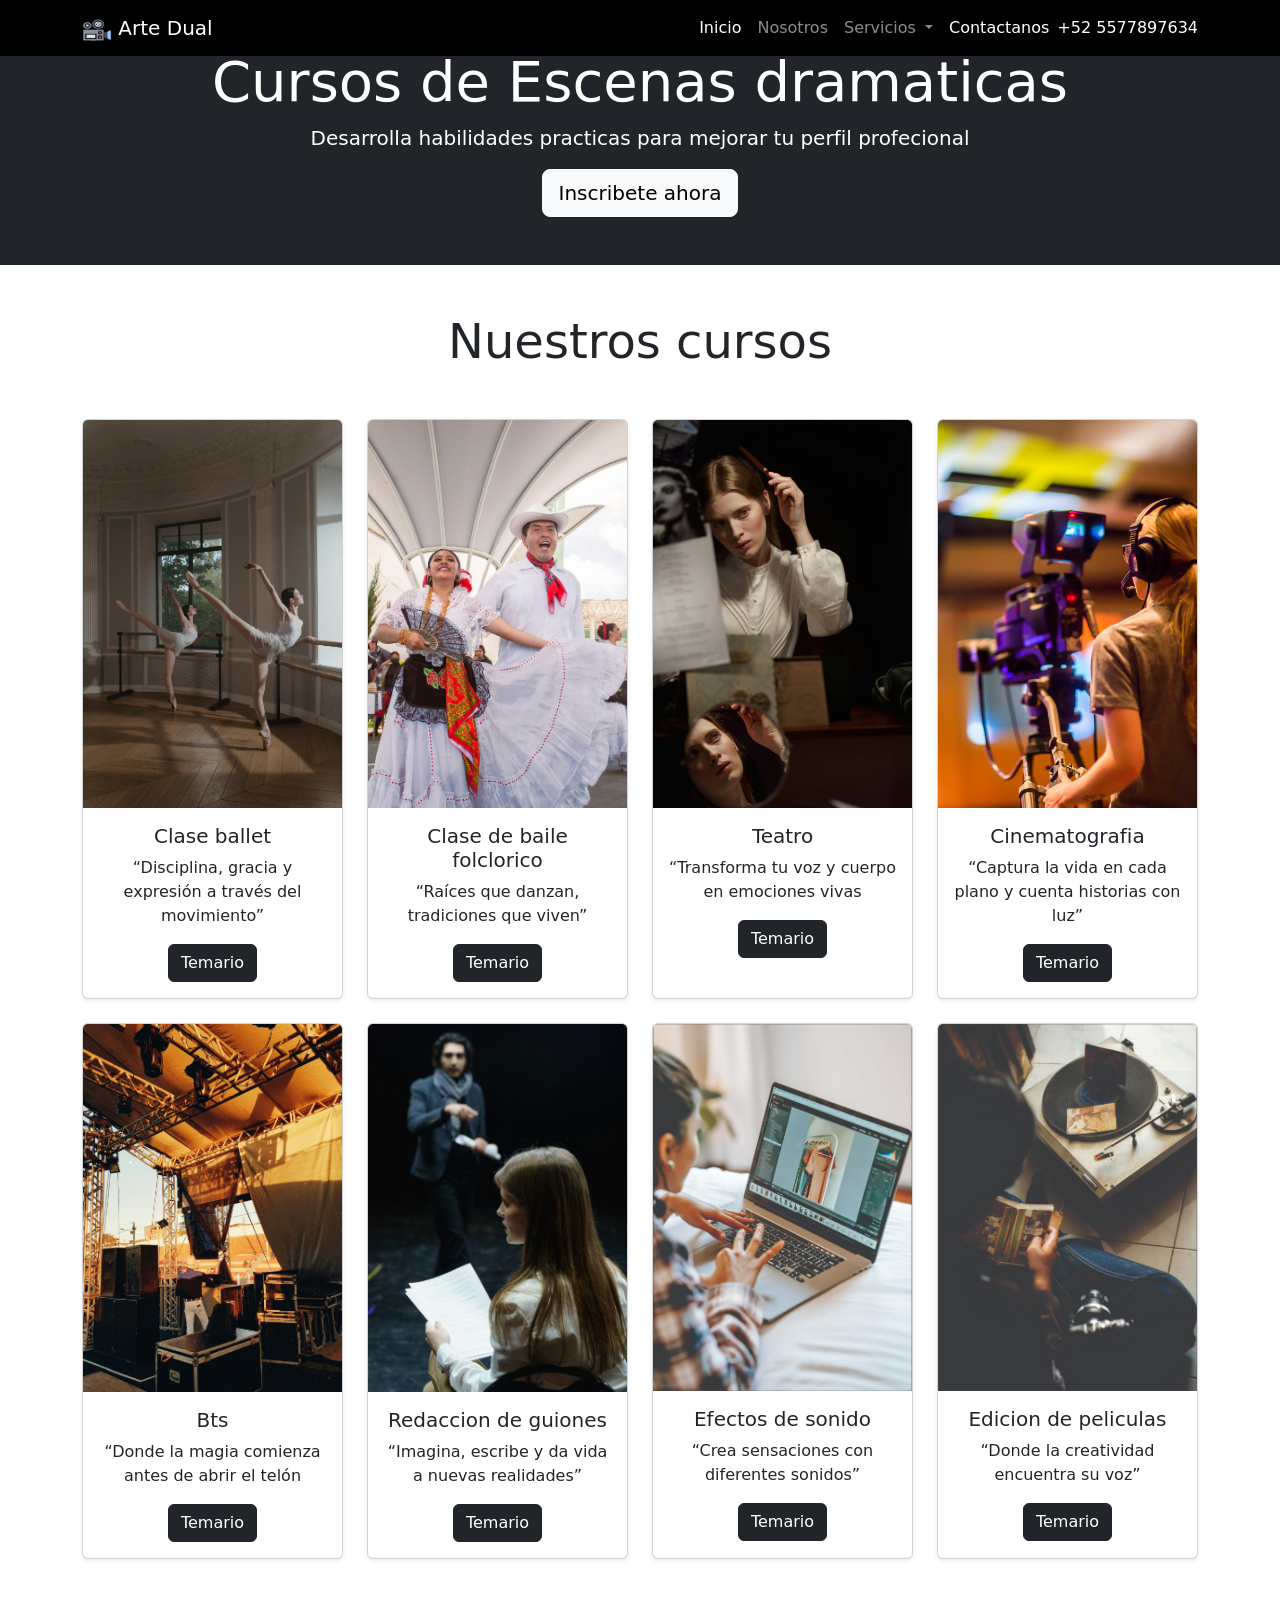
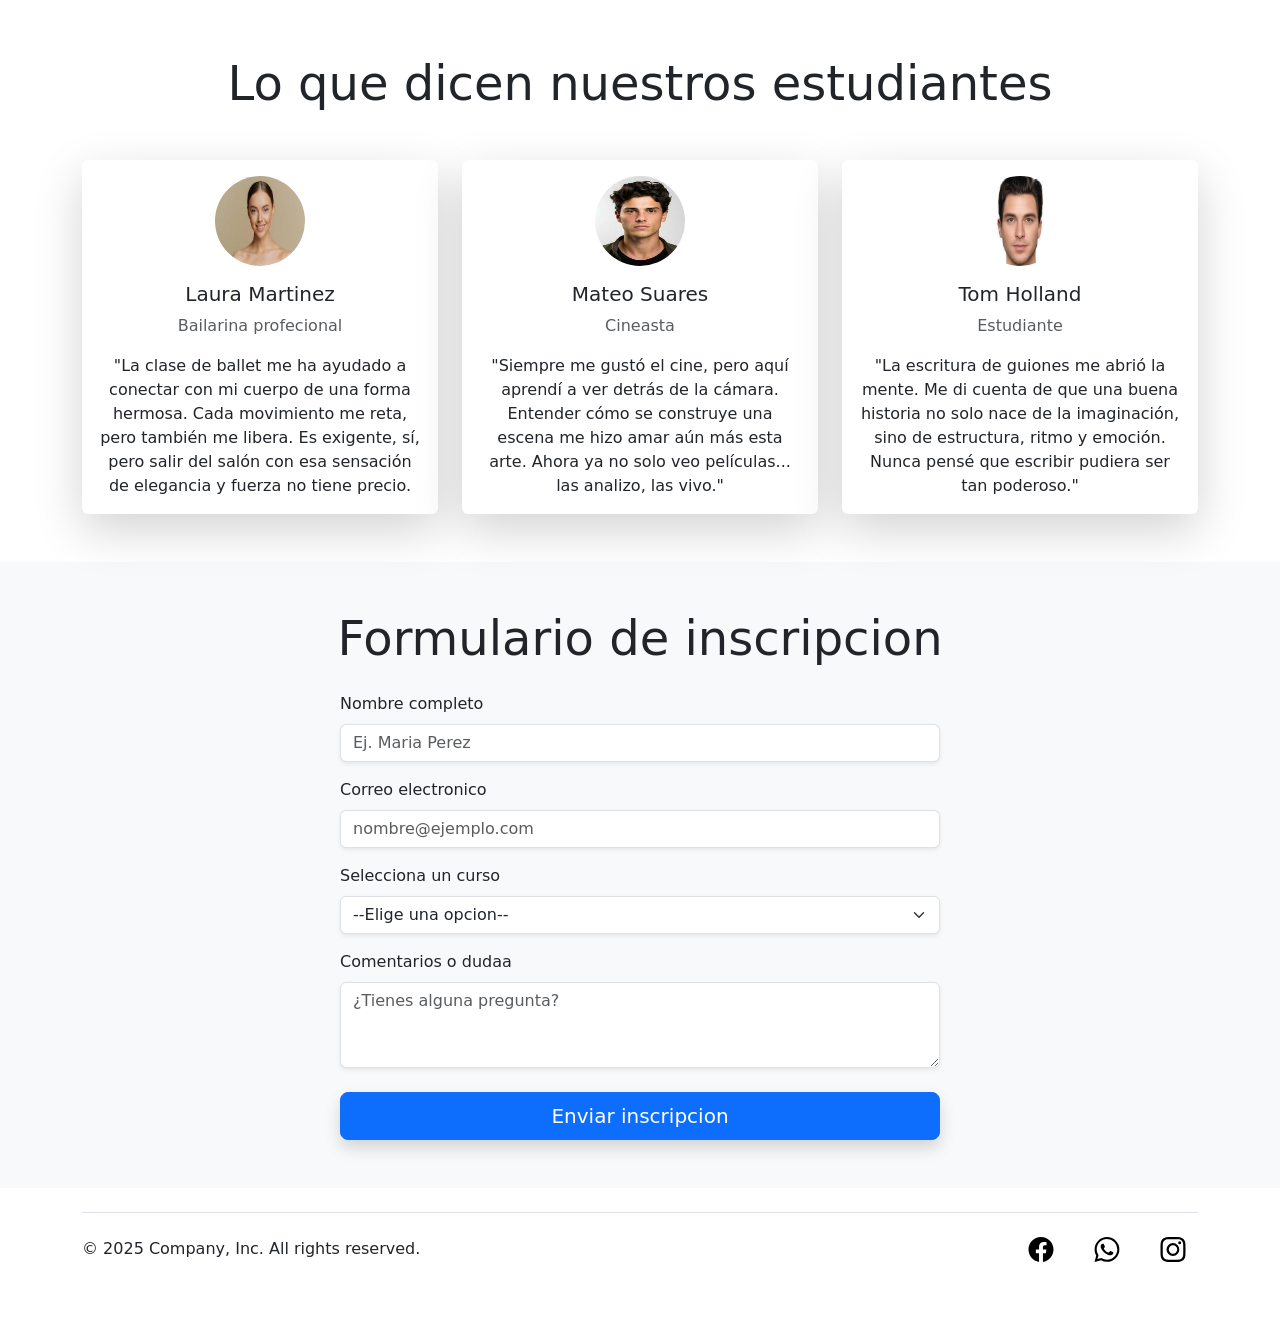
==== landing.html @ 5150ee0b "Add files via upload" ====
<!doctype html>
<html lang="es">
  <head>
    <meta charset="utf-8">
    <meta name="viewport" content="width=device-width, initial-scale=1">
    <title>Bootstrap demo</title>
    <link href="https://cdn.jsdelivr.net/npm/bootstrap@5.3.6/dist/css/bootstrap.min.css" rel="stylesheet" integrity="sha384-4Q6Gf2aSP4eDXB8Miphtr37CMZZQ5oXLH2yaXMJ2w8e2ZtHTl7GptT4jmndRuHDT" crossorigin="anonymous">
  </head>
  <body>

     <!-- inicio de navbar -->
     <nav class="navbar navbar-expand-md fixed-top bg-black" data-bs-theme="dark">
            <div class="container">
                <a class="navbar-brand" href="index.html">
                     <img src="images/logo3.png" alt="Bootstrap" width="30" height="24">
                    Arte Dual
                  </a>
                <button class="navbar-toggler" type="button" data-bs-toggle="collapse" data-bs-target="#navbarSupportedContent" aria-controls="navbarSupportedContent" aria-expanded="false" aria-label="Toggle navigation">
                <span class="navbar-toggler-icon"></span>
                </button>
                <div class="collapse navbar-collapse" id="navbarSupportedContent">
                <ul class="navbar-nav ms-auto mb-2 mb-lg-0">
                    <li class="nav-item">
                    <a class="nav-link active" aria-current="page" href="index.html">Inicio</a>
                    </li>
                    <li class="nav-item">
                    <a class="nav-link" href="nosotros.html">Nosotros</a>
                    </li>
                    <li class="nav-item dropdown">
                    <a class="nav-link dropdown-toggle" href="#" role="button" data-bs-toggle="dropdown" aria-expanded="false">
                        Servicios
                    </a>
                    <ul class="dropdown-menu">
                        <li><a class="dropdown-item" href="#">Servicio 1</a></li>
                        <li><a class="dropdown-item" href="#">Servicio 2</a></li>
                        <li><hr class="dropdown-divider"></li>
                        <li><a class="dropdown-item" href="#">Servicio 3</a></li>
                    </ul>
                    </li>
                    <li class="nav-item">
                    <a class="nav-link active" href="landing.html">Contactanos</a>
                    </li>
                </ul>
                <span class="navbar-text text-white">
                  <a href="#" class="text-decoration-none">+52 5577897634</a>
                </span>
                </div>
            </div>
        </nav>
     <!-- final de navbar -->

     <!-- cabecera -->
      <header class="bg-dark  text-white text-center py-5">
        <h1 class="display-4">Cursos de Escenas dramaticas</h1>
        <p class="lead">Desarrolla habilidades practicas para mejorar tu perfil profecional</p>
        <a href="#formulario" class="btn btn-light btn-lg">Inscribete ahora</a>
      </header>
      <!-- final de cabecera -->

       <!-- Seccion de cursos  -->
        <section class="container py-5">
            <h2 class="text-center mb-5 display-5">Nuestros cursos</h2>
            <div class="row row-cols-1 row-cols-sm-2 row-cols-lg-4 g-4">

                <!-- Primer tarjeta -->
                 <div class="col">
                    <div class="card h-100 shadow-sm">
                        <img src="images_nosotros/clase1.jpg" alt="ballet" class="card-img-top">
                        <div class="card-body">
                            <h5 class="card-title text-center">Clase ballet</h5>
                            <p class="card-text text-center">“Disciplina, gracia y expresión a través del movimiento”</p>
                            <div class="text-center">
                                <a href="#" class="btn btn-dark mx-auto">Temario</a>
                            </div>
                        </div>
                    </div>
                 </div>
            
        <!-- Segunda tarjeta -->
         <div class="col">
                    <div class="card h-100 shadow-sm">
                        <img src="images_nosotros/clase2.jpg" alt="folclor" class="card-img-top">
                        <div class="card-body">
                            <h5 class="card-title text-center">Clase de baile folclorico</h5>
                            <p class="card-text text-center">“Raíces que danzan, tradiciones que viven”</p>
                            <div class="text-center">
                                <a href="#" class="btn btn-dark mx-auto">Temario</a>
                            </div>
                        </div>
                    </div>
                 </div>


         <!-- tercer tarjeta -->
          <div class="col">
                    <div class="card h-100 shadow-sm">
                        <img src="images_nosotros/clase3.jpg" alt="teatro" class="card-img-top">
                        <div class="card-body ">
                            <h5 class="card-title text-center">Teatro</h5>
                            <p class="card-text text-center">“Transforma tu voz y cuerpo en emociones vivas</p>
                            <div class="text-center">
                                <a href="#" class="btn btn-dark mx-auto">Temario</a>
                            </div>
                        </div>
                    </div>
                 </div>

            <!-- cuarta tarjeta -->
             <div class="col">
                    <div class="card h-100 shadow-sm">
                        <img src="images_nosotros/clase4.jpg" alt="cine" class="card-img-top">
                        <div class="card-body">
                            <h5 class="card-title text-center">Cinematografia</h5>
                            <p class="card-text text-center">“Captura la vida en cada plano y cuenta historias con luz”</p>
                            <div class="text-center">
                                <a href="#" class="btn btn-dark mx-auto">Temario</a>
                            </div>
                        </div>
                    </div>
                 </div>

            <!-- quinta tarjeta -->
             <div class="col">
                    <div class="card h-100 shadow-sm">
                        <img src="images_nosotros/clase5.jpg" alt="bts" class="card-img-top">
                        <div class="card-body">
                            <h5 class="card-title text-center">Bts</h5>
                            <p class="card-text text-center">“Donde la magia comienza antes de abrir el telón</p>
                            <div class="text-center">
                                <a href="#" class="btn btn-dark mx-auto">Temario</a>
                            </div>
                        </div>
                    </div>
                 </div>

            <!-- sexta tarjeta -->
             <div class="col">
                    <div class="card h-100 shadow-sm">
                        <img src="images_nosotros/clase6.jpg" alt="guion" class="card-img-top">
                        <div class="card-body">
                            <h5 class="card-title text-center">Redaccion de guiones</h5>
                            <p class="card-text text-center">“Imagina, escribe y da vida a nuevas realidades”</p>
                            <div class="text-center">
                                <a href="#" class="btn btn-dark mx-auto">Temario</a>
                            </div>
                        </div>
                    </div>
                 </div>
                 
            <!-- septima tarjeta -->
             <div class="col">
                    <div class="card h-100 shadow-sm">
                        <img src="images_nosotros/clase7.jpg" alt="sonido" class="card-img-top">
                        <div class="card-body">
                            <h5 class="card-title text-center">Efectos de sonido</h5>
                            <p class="card-text text-center">“Crea sensaciones con diferentes sonidos”</p>
                            <div class="text-center">
                                <a href="#" class="btn btn-dark mx-auto">Temario</a>
                            </div>
                        </div>
                    </div>
                 </div>

            <!-- octva tarjeta -->
             <div class="col">
                    <div class="card h-100 shadow-sm">
                        <img src="images_nosotros/clase8.jpg" alt="edicion" class="card-img-top">
                        <div class="card-body">
                            <h5 class="card-title text-center">Edicion de peliculas</h5>
                            <p class="card-text text-center">“Donde la creatividad encuentra su voz”</p>
                            <div class="text-center">
                                <a href="#" class="btn btn-dark mx-auto">Temario</a>
                            </div>
                        </div>
                    </div>
                 </div>

            
                 </div>
        </section>
        <!-- final de seccion de cursos -->

        <!-- testimonios -->
         <section class="bg-white py-5">
            <div class="container">
                <h2 class="text-center mb-5 display-5">Lo que dicen nuestros estudiantes</h2>
                <div class=" row row-cols-1 row-cols-md-3 g-4">

                    <!-- Testimonia 1 -->
                     <div class="col">
                        <div class="card h-100 shadow-lg border-0">
                            <div class="card-body text-center">
                                <img src="images/cara1.jpg" alt="persona 1" class="rounded-circle mb-3" width="90" height="90">
                                <h5 class="card-title">Laura Martinez</h5>
                                <p class="text-muted">Bailarina profecional</p>
                                <p class="card-text">"La clase de ballet me ha ayudado a conectar con mi cuerpo de una forma hermosa. Cada movimiento me reta, pero también me libera. Es exigente, sí, pero salir del salón con esa sensación de elegancia y fuerza no tiene precio.</p>
                            </div>
                        </div>
                     </div>

                     <!-- testimonio 2 -->
                      <div class="col">
                        <div class="card h-100 shadow-lg border-0">
                            <div class="card-body text-center">
                                <img src="images/cara2.jpg" alt="persona 2" class="rounded-circle mb-3" width="90" height="90">
                                <h5 class="card-title">Mateo Suares</h5>
                                <p class="text-muted">Cineasta</p>
                                <p class="card-text">"Siempre me gustó el cine, pero aquí aprendí a ver detrás de la cámara. Entender cómo se construye una escena me hizo amar aún más esta arte. Ahora ya no solo veo películas... las analizo, las vivo."</p>
                            </div>
                        </div>
                     </div>

                     <!-- testimonio 3 -->
                      <div class="col">
                        <div class="card h-100 shadow-lg border-0">
                            <div class="card-body text-center">
                                <img src="images/cara3.jpg" alt="persona 3" class="rounded-circle mb-3" width="90" height="90">
                                <h5 class="card-title">Tom Holland</h5>
                                <p class="text-muted">Estudiante</p>
                                <p class="card-text">"La escritura de guiones me abrió la mente. Me di cuenta de que una buena historia no solo nace de la imaginación, sino de estructura, ritmo y emoción. Nunca pensé que escribir pudiera ser tan poderoso."</p>
                            </div>
                        </div>
                     </div>

                </div>
            </div>
         </section>
         <!-- final de testimonios -->

         <!-- Formulario de inscripcion -->

         <section id="formulario" class="bg-light py-5">
            <div class="container">
                <h2 class="text-center mb-4 display-5">Formulario de inscripcion</h2>
                <form class="mx-auto" style="max-width: 600px;">
                    <div class="mb-3">
                        <label for="nombre" class="form-label">Nombre completo</label>
                        <input type="text" class="form-control shadow-sm" id="nombre" placeholder="Ej. Maria Perez" required>
                    </div>
                    <div class="mb-3">
                        <label for="correo" class="form-label">Correo electronico</label>
                        <input type="email" class="form-control shadow-sm" id="correo" placeholder="nombre@ejemplo.com" required>
                    </div>
                    <div class="mb-3">
                        <label for="curso" class="form-label">Selecciona un curso</label>
                        <select class="form-select shadow-sm" id="curso" required>
                            <option selected disabled>--Elige una opcion--</option>
                            <option>Ballet</option>
                            <option>Danza folcorica</option>
                            <option>Teatro</option>
                            <option>Cinematografia</option>
                            <option>Bts</option>
                            <option>Guiones</option>
                        </select>
                    </div>
                    <div class="mb-4">
                        <label for="mensaje" class="form-label">Comentarios o dudaa</label>
                        <textarea class="form-control shadow-sm" id="mensaje" rows="3" placeholder="¿Tienes alguna pregunta?"></textarea>
                    </div>
                    <button type="submit" class="btn btn-primary btn-lg w-100 shadow">Enviar inscripcion</button>
                </form>
            </div>
         </section>
         <!-- Final de formulario -->

         <!-- Inicio de footer-->
          <div class="container">
            <div class="d-flex flex-column flex-sm-row justify-content-between py-4 my-4 border-top"> 
              <p>© 2025 Company, Inc. All rights reserved.</p>
               <ul class="list-unstyled d-flex"> 
                <li class="ms-3">
                  <a class="link-body-emphasis" href="https://www.facebook.com" target="_blank">
                    <svg xmlns="http://www.w3.org/2000/svg" width="50" height="25" fill="#000000" class="bi bi-facebook" viewBox="0 0 16 16">
                      <path d="M16 8.049c0-4.446-3.582-8.05-8-8.05C3.58 0-.002 3.603-.002 8.05c0 4.017 2.926 7.347 6.75 7.951v-5.625h-2.03V8.05H6.75V6.275c0-2.017 1.195-3.131 3.022-3.131.876 0 1.791.157 1.791.157v1.98h-1.009c-.993 0-1.303.621-1.303 1.258v1.51h2.218l-.354 2.326H9.25V16c3.824-.604 6.75-3.934 6.75-7.951"/>
                    </svg>
                  </a>
                </li>
                <li class="ms-3">
                  <a class="link-body-emphasis" href="https://web.whatsapp.com" target="_blank">
                    <svg xmlns="http://www.w3.org/2000/svg" width="50" height="25" fill="#000000" class="bi bi-whatsapp" viewBox="0 0 16 16">
                      <path d="M13.601 2.326A7.85 7.85 0 0 0 7.994 0C3.627 0 .068 3.558.064 7.926c0 1.399.366 2.76 1.057 3.965L0 16l4.204-1.102a7.9 7.9 0 0 0 3.79.965h.004c4.368 0 7.926-3.558 7.93-7.93A7.9 7.9 0 0 0 13.6 2.326zM7.994 14.521a6.6 6.6 0 0 1-3.356-.92l-.24-.144-2.494.654.666-2.433-.156-.251a6.56 6.56 0 0 1-1.007-3.505c0-3.626 2.957-6.584 6.591-6.584a6.56 6.56 0 0 1 4.66 1.931 6.56 6.56 0 0 1 1.928 4.66c-.004 3.639-2.961 6.592-6.592 6.592m3.615-4.934c-.197-.099-1.17-.578-1.353-.646-.182-.065-.315-.099-.445.099-.133.197-.513.646-.627.775-.114.133-.232.148-.43.05-.197-.1-.836-.308-1.592-.985-.59-.525-.985-1.175-1.103-1.372-.114-.198-.011-.304.088-.403.087-.088.197-.232.296-.346.1-.114.133-.198.198-.33.065-.134.034-.248-.015-.347-.05-.099-.445-1.076-.612-1.47-.16-.389-.323-.335-.445-.34-.114-.007-.247-.007-.38-.007a.73.73 0 0 0-.529.247c-.182.198-.691.677-.691 1.654s.71 1.916.81 2.049c.098.133 1.394 2.132 3.383 2.992.47.205.84.326 1.129.418.475.152.904.129 1.246.08.38-.058 1.171-.48 1.338-.943.164-.464.164-.86.114-.943-.049-.084-.182-.133-.38-.232"/>
                    </svg>
                  </a>
                </li> 
                <li class="ms-3">
                  <a class="link-body-emphasis" href="https://www.instagram.com" target="_blank">
                    <svg xmlns="http://www.w3.org/2000/svg" width="50" height="25" fill="#000000" class="bi bi-instagram" viewBox="0 0 16 16">
                      <path d="M8 0C5.829 0 5.556.01 4.703.048 3.85.088 3.269.222 2.76.42a3.9 3.9 0 0 0-1.417.923A3.9 3.9 0 0 0 .42 2.76C.222 3.268.087 3.85.048 4.7.01 5.555 0 5.827 0 8.001c0 2.172.01 2.444.048 3.297.04.852.174 1.433.372 1.942.205.526.478.972.923 1.417.444.445.89.719 1.416.923.51.198 1.09.333 1.942.372C5.555 15.99 5.827 16 8 16s2.444-.01 3.298-.048c.851-.04 1.434-.174 1.943-.372a3.9 3.9 0 0 0 1.416-.923c.445-.445.718-.891.923-1.417.197-.509.332-1.09.372-1.942C15.99 10.445 16 10.173 16 8s-.01-2.445-.048-3.299c-.04-.851-.175-1.433-.372-1.941a3.9 3.9 0 0 0-.923-1.417A3.9 3.9 0 0 0 13.24.42c-.51-.198-1.092-.333-1.943-.372C10.443.01 10.172 0 7.998 0zm-.717 1.442h.718c2.136 0 2.389.007 3.232.046.78.035 1.204.166 1.486.275.373.145.64.319.92.599s.453.546.598.92c.11.281.24.705.275 1.485.039.843.047 1.096.047 3.231s-.008 2.389-.047 3.232c-.035.78-.166 1.203-.275 1.485a2.5 2.5 0 0 1-.599.919c-.28.28-.546.453-.92.598-.28.11-.704.24-1.485.276-.843.038-1.096.047-3.232.047s-2.39-.009-3.233-.047c-.78-.036-1.203-.166-1.485-.276a2.5 2.5 0 0 1-.92-.598 2.5 2.5 0 0 1-.6-.92c-.109-.281-.24-.705-.275-1.485-.038-.843-.046-1.096-.046-3.233s.008-2.388.046-3.231c.036-.78.166-1.204.276-1.486.145-.373.319-.64.599-.92s.546-.453.92-.598c.282-.11.705-.24 1.485-.276.738-.034 1.024-.044 2.515-.045zm4.988 1.328a.96.96 0 1 0 0 1.92.96.96 0 0 0 0-1.92m-4.27 1.122a4.109 4.109 0 1 0 0 8.217 4.109 4.109 0 0 0 0-8.217m0 1.441a2.667 2.667 0 1 1 0 5.334 2.667 2.667 0 0 1 0-5.334"/>
                    </svg>
                  </a>
                </li> 
              </ul> 
            </div>
          </div>
          <!-- Final de footer -->
         
    





    <script src="https://cdn.jsdelivr.net/npm/bootstrap@5.3.6/dist/js/bootstrap.bundle.min.js" integrity="sha384-j1CDi7MgGQ12Z7Qab0qlWQ/Qqz24Gc6BM0thvEMVjHnfYGF0rmFCozFSxQBxwHKO" crossorigin="anonymous"></script>
  </body>
</html>
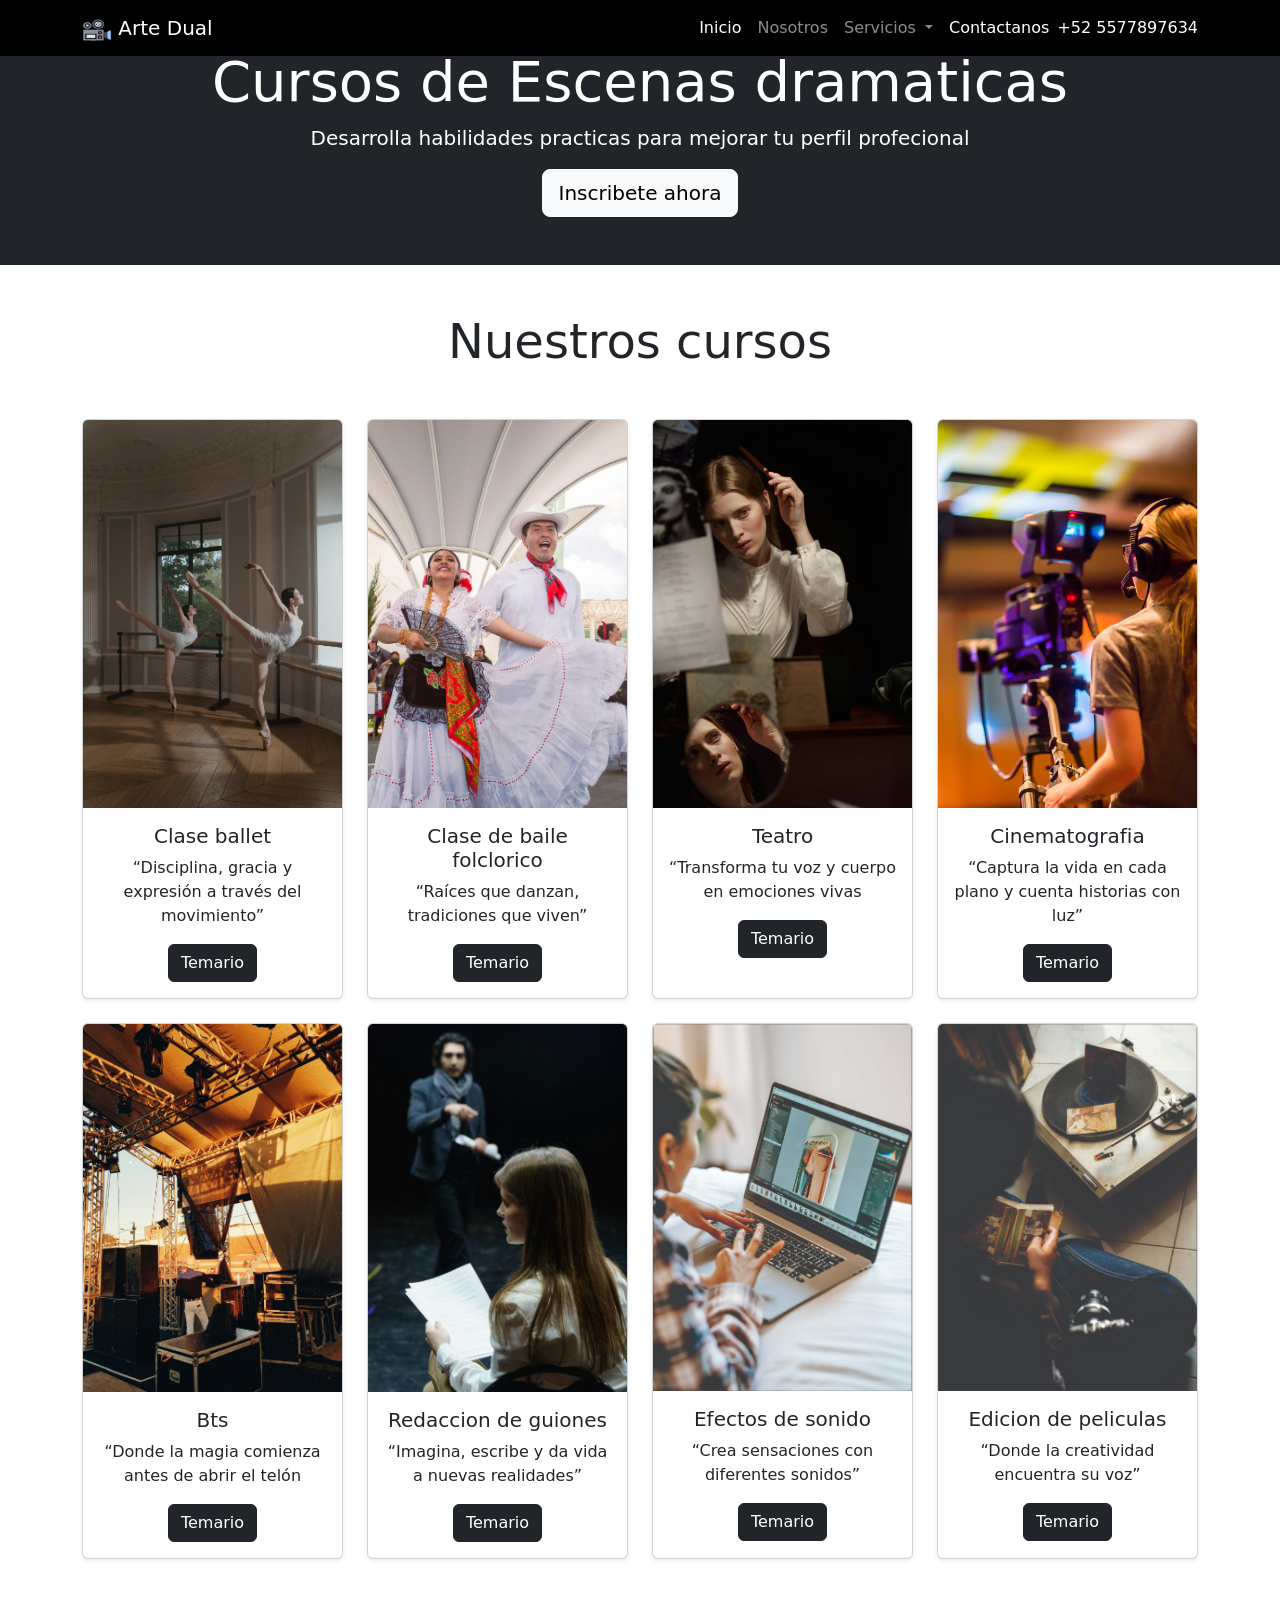
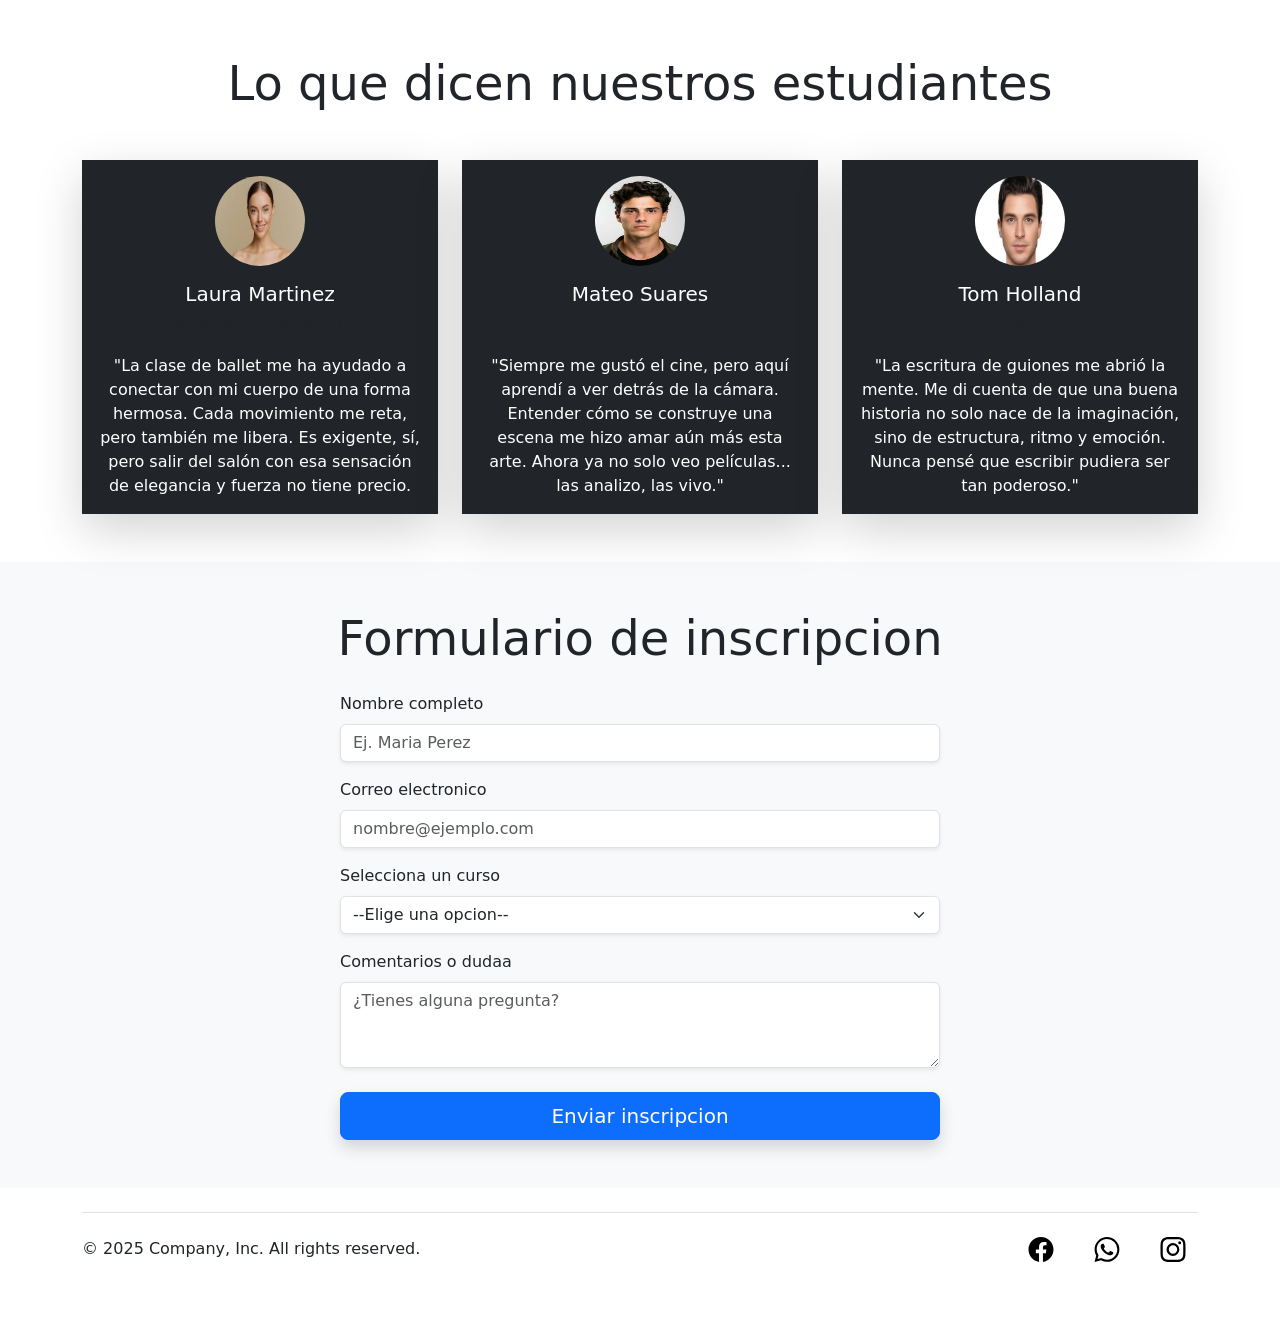
==== commit ce5fba6e: "Add files via upload" ====
--- a/landing.html
+++ b/landing.html
@@ -38,7 +38,7 @@
                     </ul>
                     </li>
                     <li class="nav-item">
-                    <a class="nav-link active" href="landing.html">Contactanos</a>
+                    <a class="nav-link active" href="landing.html#formulario">Contactanos</a>
                     </li>
                 </ul>
                 <span class="navbar-text text-white">
@@ -189,7 +189,7 @@
                     <!-- Testimonia 1 -->
                      <div class="col">
                         <div class="card h-100 shadow-lg border-0">
-                            <div class="card-body text-center">
+                            <div class="card-body bg-dark text-white text-center">
                                 <img src="images/cara1.jpg" alt="persona 1" class="rounded-circle mb-3" width="90" height="90">
                                 <h5 class="card-title">Laura Martinez</h5>
                                 <p class="text-muted">Bailarina profecional</p>
@@ -201,7 +201,7 @@
                      <!-- testimonio 2 -->
                       <div class="col">
                         <div class="card h-100 shadow-lg border-0">
-                            <div class="card-body text-center">
+                            <div class="card-body bg-dark text-white text-center">
                                 <img src="images/cara2.jpg" alt="persona 2" class="rounded-circle mb-3" width="90" height="90">
                                 <h5 class="card-title">Mateo Suares</h5>
                                 <p class="text-muted">Cineasta</p>
@@ -213,7 +213,7 @@
                      <!-- testimonio 3 -->
                       <div class="col">
                         <div class="card h-100 shadow-lg border-0">
-                            <div class="card-body text-center">
+                            <div class="card-body bg-dark text-white text-center">
                                 <img src="images/cara3.jpg" alt="persona 3" class="rounded-circle mb-3" width="90" height="90">
                                 <h5 class="card-title">Tom Holland</h5>
                                 <p class="text-muted">Estudiante</p>
@@ -232,18 +232,18 @@
          <section id="formulario" class="bg-light py-5">
             <div class="container">
                 <h2 class="text-center mb-4 display-5">Formulario de inscripcion</h2>
-                <form class="mx-auto" style="max-width: 600px;">
+                <form action="https://formspree.io/f/xeoklkkj" method="post" class="mx-auto" style="max-width: 600px;">
                     <div class="mb-3">
                         <label for="nombre" class="form-label">Nombre completo</label>
-                        <input type="text" class="form-control shadow-sm" id="nombre" placeholder="Ej. Maria Perez" required>
+                        <input type="text" class="form-control shadow-sm" id="nombre" name="nombre" placeholder="Ej. Maria Perez" required>
                     </div>
                     <div class="mb-3">
                         <label for="correo" class="form-label">Correo electronico</label>
-                        <input type="email" class="form-control shadow-sm" id="correo" placeholder="nombre@ejemplo.com" required>
+                        <input type="email" class="form-control shadow-sm" id="correo" name="correo" placeholder="nombre@ejemplo.com" required>
                     </div>
                     <div class="mb-3">
                         <label for="curso" class="form-label">Selecciona un curso</label>
-                        <select class="form-select shadow-sm" id="curso" required>
+                        <select class="form-select shadow-sm" id="curso" name="curso" required>
                             <option selected disabled>--Elige una opcion--</option>
                             <option>Ballet</option>
                             <option>Danza folcorica</option>
@@ -255,7 +255,7 @@
                     </div>
                     <div class="mb-4">
                         <label for="mensaje" class="form-label">Comentarios o dudaa</label>
-                        <textarea class="form-control shadow-sm" id="mensaje" rows="3" placeholder="¿Tienes alguna pregunta?"></textarea>
+                        <textarea class="form-control shadow-sm" id="mensaje" name="mensaje" rows="3" placeholder="¿Tienes alguna pregunta?"></textarea>
                     </div>
                     <button type="submit" class="btn btn-primary btn-lg w-100 shadow">Enviar inscripcion</button>
                 </form>
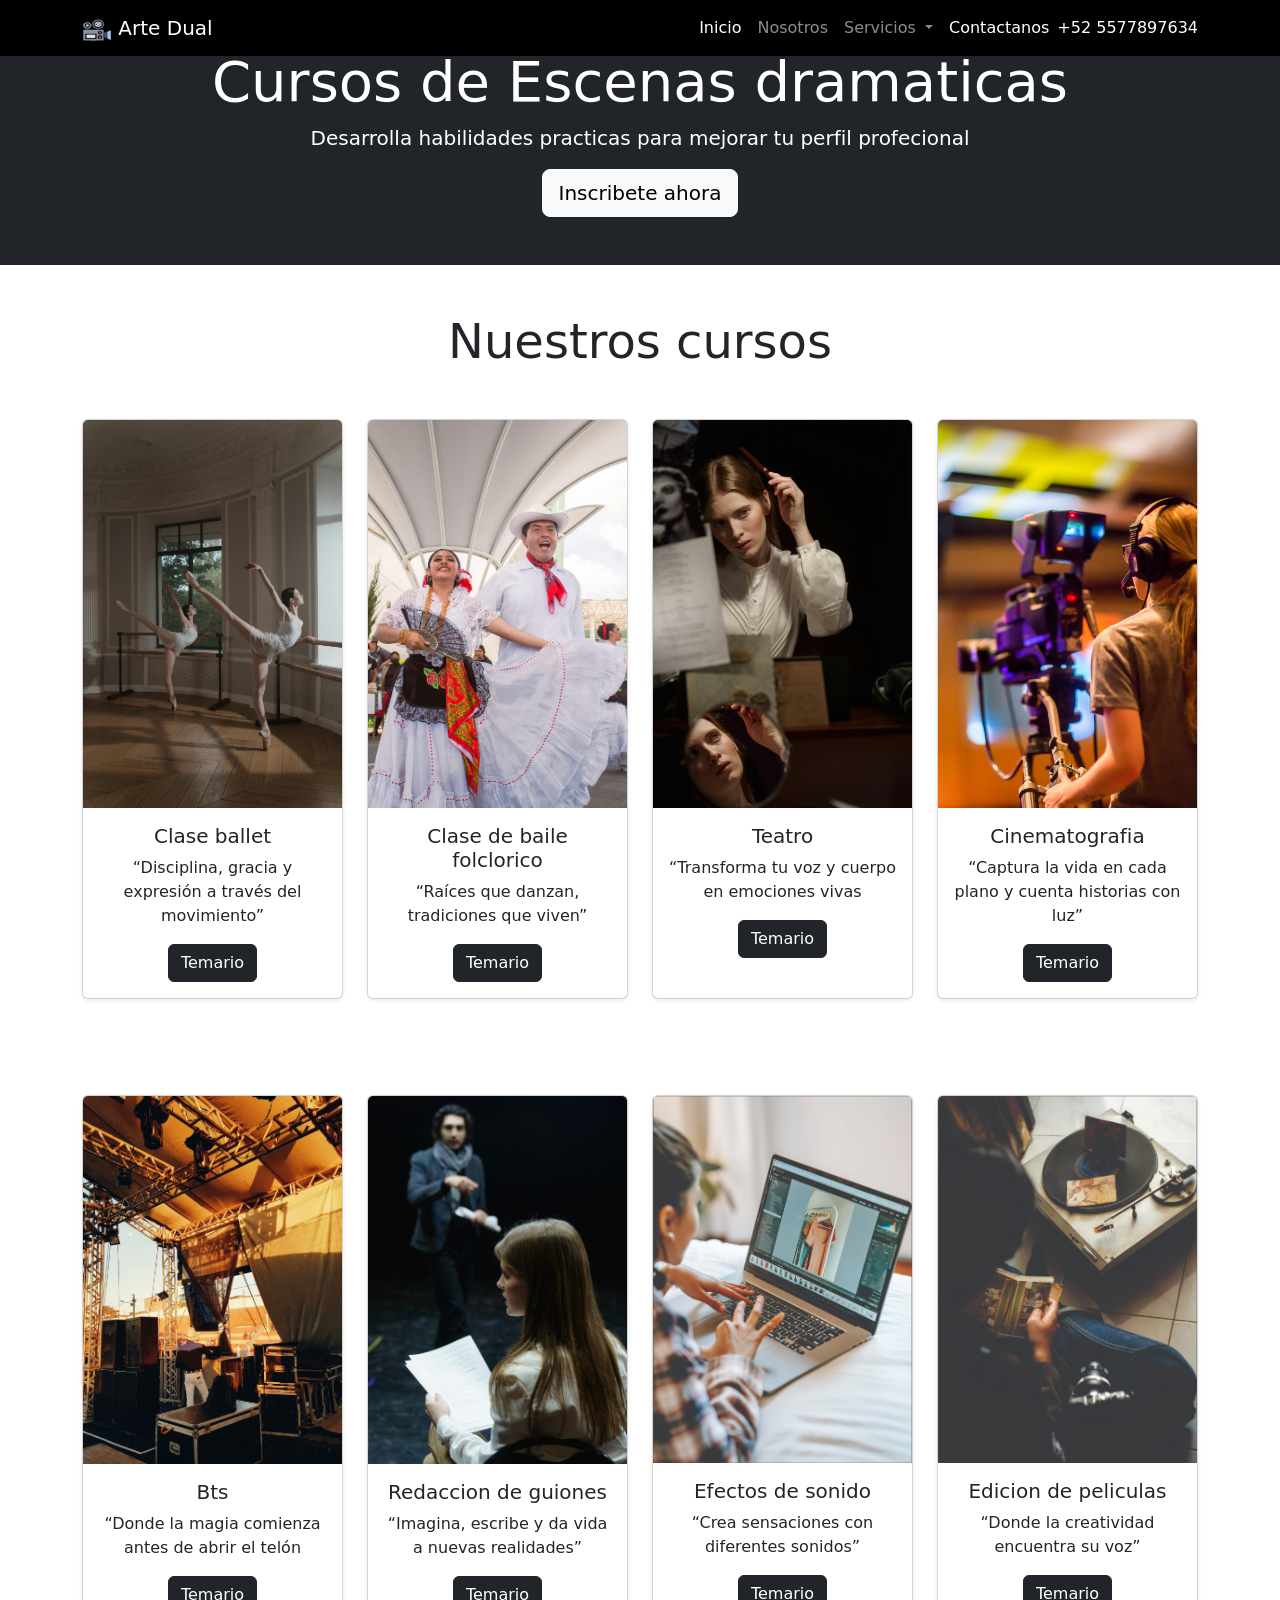
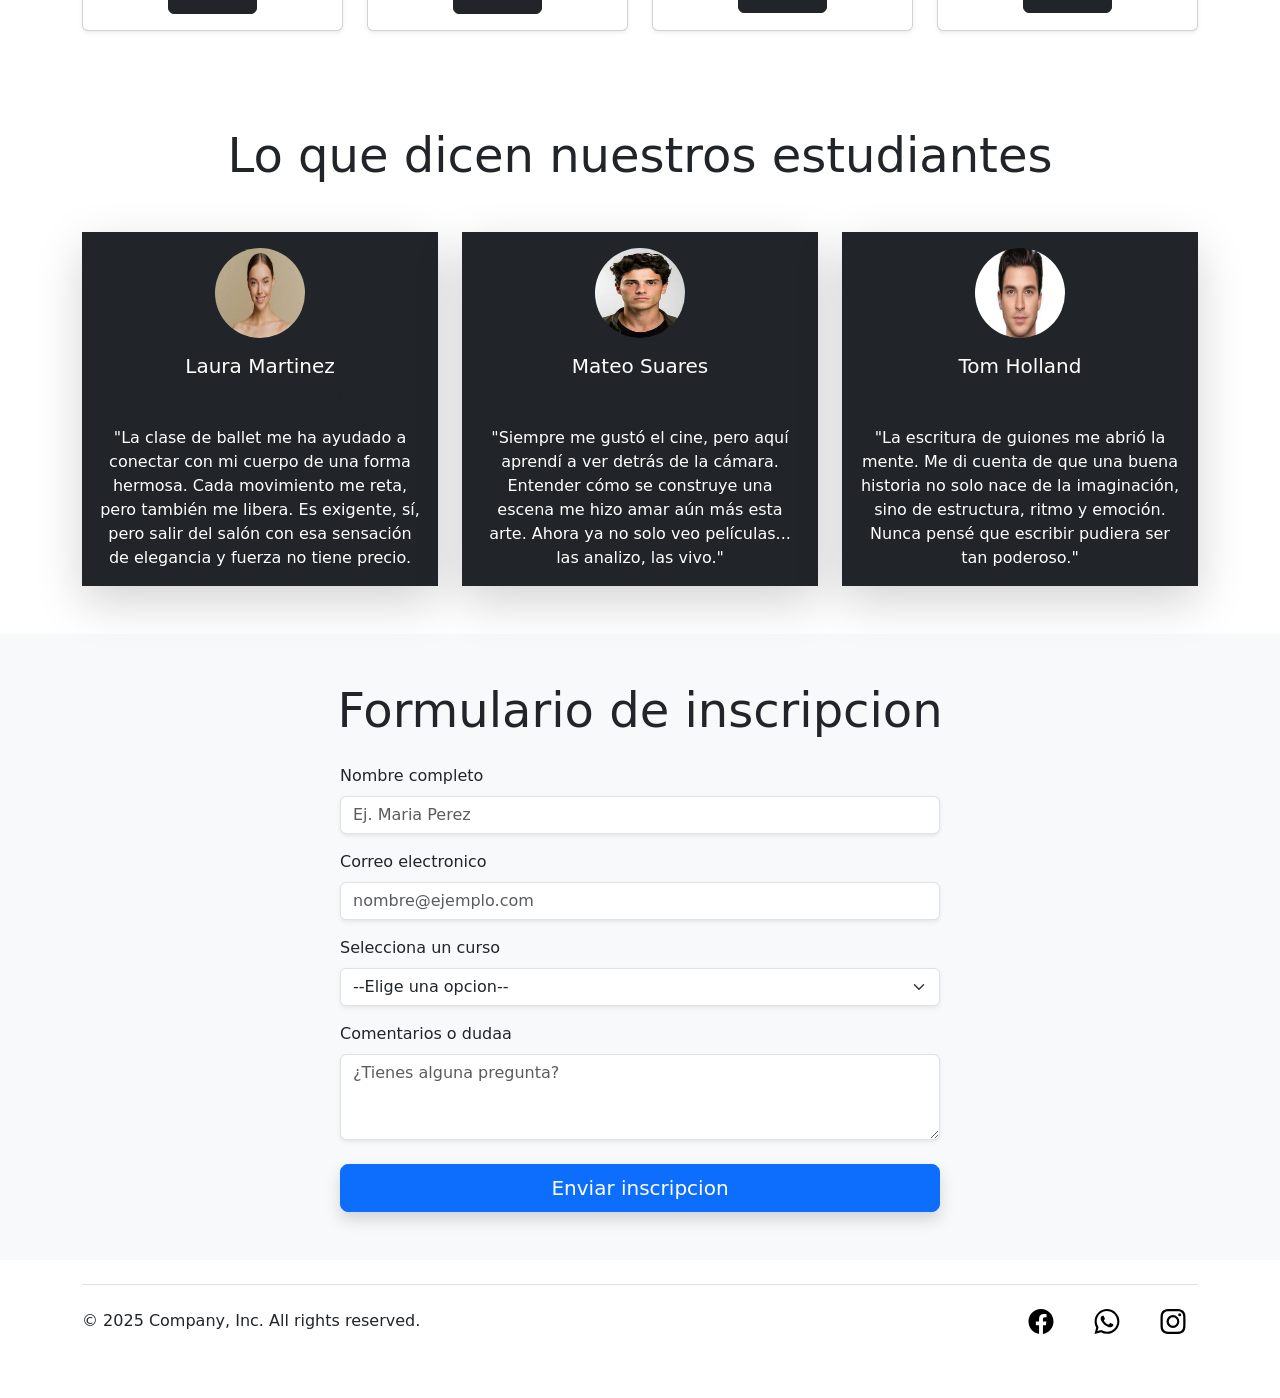
==== commit 8eb6091f: "Add files via upload" ====
--- a/landing.html
+++ b/landing.html
@@ -58,7 +58,7 @@
       <!-- final de cabecera -->
 
        <!-- Seccion de cursos  -->
-        <section class="container py-5">
+        <section id="primeroscursos" class="container py-5">
             <h2 class="text-center mb-5 display-5">Nuestros cursos</h2>
             <div class="row row-cols-1 row-cols-sm-2 row-cols-lg-4 g-4">
 
@@ -117,8 +117,12 @@
                             </div>
                         </div>
                     </div>
-                 </div>
-
+             </div>
+        </div>
+         </section>
+
+         <section id="segundoscursos" class="container py-5">
+        <div class="row row-cols-1 row-cols-sm-2 row-cols-lg-4 g-4">
             <!-- quinta tarjeta -->
              <div class="col">
                     <div class="card h-100 shadow-sm">
@@ -169,19 +173,19 @@
                             <h5 class="card-title text-center">Edicion de peliculas</h5>
                             <p class="card-text text-center">“Donde la creatividad encuentra su voz”</p>
                             <div class="text-center">
-                                <a href="#" class="btn btn-dark mx-auto">Temario</a>
+                                <a href="index.html" class="btn btn-dark mx-auto">Temario</a>
                             </div>
                         </div>
                     </div>
                  </div>
 
             
-                 </div>
+        </div>
         </section>
         <!-- final de seccion de cursos -->
 
         <!-- testimonios -->
-         <section class="bg-white py-5">
+         <section id="testimonios" class="bg-white py-5">
             <div class="container">
                 <h2 class="text-center mb-5 display-5">Lo que dicen nuestros estudiantes</h2>
                 <div class=" row row-cols-1 row-cols-md-3 g-4">
